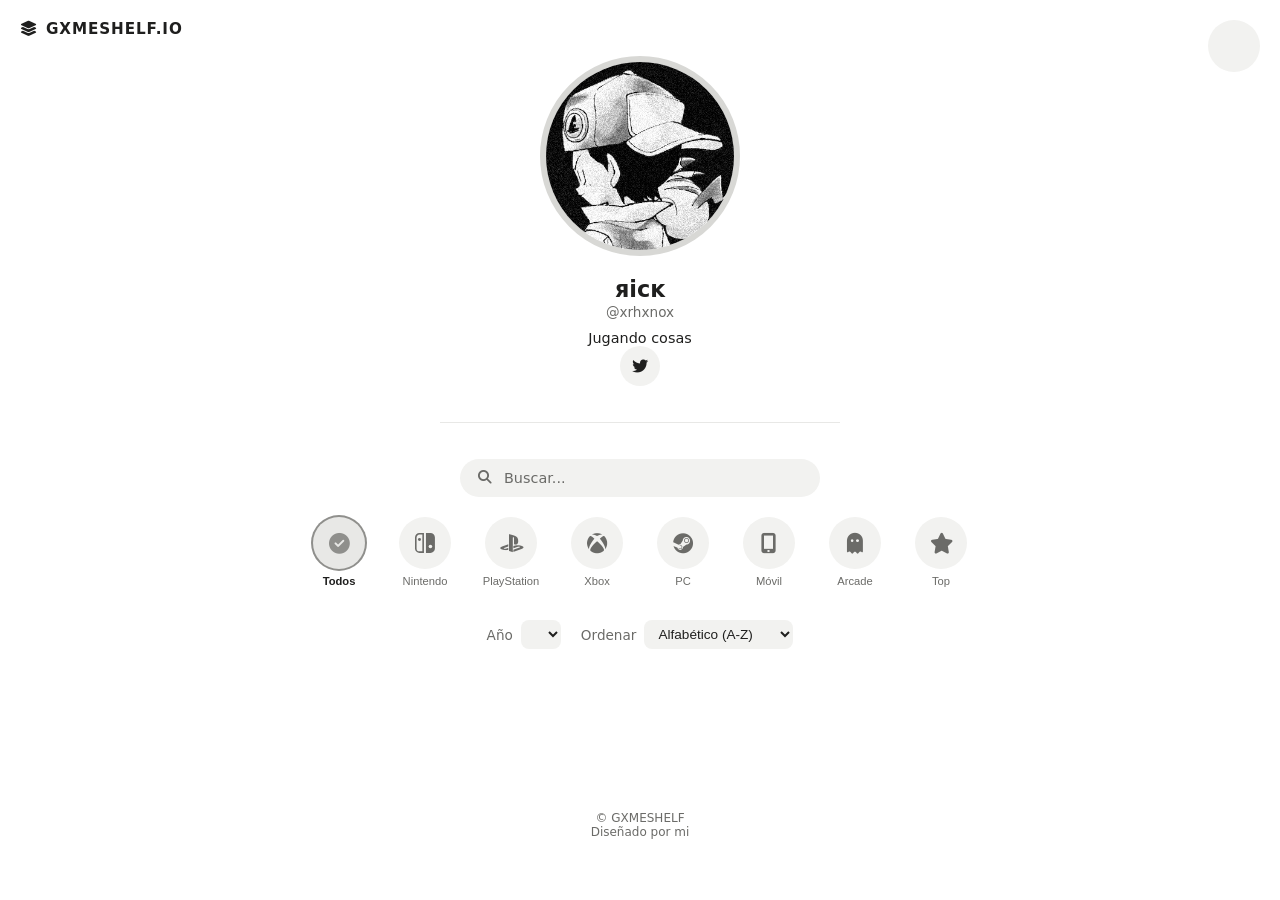
==== index.html @ 67e8da10 "Update index.html" ====
<!DOCTYPE html>
<html lang="es">
<head>
  <meta charset="UTF-8">
  <meta name="viewport" content="width=device-width, initial-scale=1.0">
  <title>GXMESHELF</title>
  <meta name="description" content="Catálogo personal de videojuegos que voy terminando, con calificación por estrellas.">

  <meta property="og:type" content="website">
  <meta property="og:site_name" content="GXMESHELF">
  <meta property="og:title" content="GXMESHELF">
  <meta property="og:description" content="Catálogo personal de videojuegos que voy terminando, con calificación por estrellas.">
  <meta property="og:url" content="https://xrhxnox.github.io/gameshelf/">
  <meta property="og:image" content="https://xrhxnox.github.io/gameshelf/assets/thumbnail/thumbnail.png">
  <meta property="og:image:width" content="1200">
  <meta property="og:image:height" content="630">

  <meta name="twitter:card" content="summary_large_image">
  <meta name="twitter:title" content="GXMESHELF">
  <meta name="twitter:description" content="Catálogo personal de videojuegos que voy terminando, con calificación por estrellas.">
  <meta name="twitter:image" content="https://xrhxnox.github.io/gameshelf/assets/thumbnail/thumbnail.png">

  <script>
    (function() {
      var saved = localStorage.getItem("gameshelf_theme");
      var theme = saved || (window.matchMedia("(prefers-color-scheme: light)").matches ? "light" : "dark");
      document.documentElement.setAttribute("data-theme", theme);
    })();
  </script>

  <link rel="icon" href="assets/favicon/favicon.png">
  <link rel="stylesheet" href="css/style.css">
  <link rel="stylesheet" href="https://cdnjs.cloudflare.com/ajax/libs/font-awesome/6.5.1/css/all.min.css">
</head>
<body>

  <div class="site-logo"><i class="fa-solid fa-layer-group"></i> GXMESHELF.IO</div>
  <button type="button" id="themeToggle" class="icon-btn theme-toggle-fixed" aria-label="Cambiar tema claro/oscuro"></button>

  <header class="profile-header">
    <div class="profile-content">
      <div class="profile-photo-wrap">
        <img src="assets/img/web/profile.png" alt="Rick" class="profile-photo" id="profilePhoto">
      </div>
      <div class="profile-info">
        <h1 class="profile-name">яicᴋ</h1>
        <p class="profile-handle">@xrhxnox</p>
        <p class="profile-bio" id="profileBio">Jugando cosas</p>
        <div class="status-badge" id="statusBadge" hidden></div>
        <p class="profile-stats" id="profileStats" hidden></p>
        <div class="header-actions">
          <a class="icon-btn" href="https://x.com/xrhxnox" target="_blank" rel="noopener" aria-label="Sígueme en X: @xrhxnox">
            <i class="fa-brands fa-twitter"></i>
          </a>
        </div>
      </div>
    </div>
  </header>

  <hr class="section-divider">

  <main>
    <div class="search-bar">
      <i class="fa-solid fa-magnifying-glass"></i>
      <input type="text" id="searchInput" placeholder="Buscar...">
      <button type="button" id="clearSearchBtn" class="clear-search-btn" hidden aria-label="Borrar búsqueda"><i class="fa-solid fa-xmark"></i></button>
    </div>

    <div class="controls">
      <div class="filters" id="filters">
        <button class="filter-btn active" data-filter="todos"><span class="filter-icon"><i class="fa-solid fa-circle-check"></i></span><span class="filter-label">Todos</span></button>
        <button class="filter-btn" data-filter="nintendo"><span class="filter-icon"><i class="switch-icon"><svg viewBox="0 0 24 24" xmlns="http://www.w3.org/2000/svg" aria-hidden="true"><path d="M10.2 2.8 L6.5 2.8 A3.7 3.7 0 0 0 2.8 6.5 L2.8 17.5 A3.7 3.7 0 0 0 6.5 21.2 L10.2 21.2 Z" fill="none" stroke="currentColor" stroke-width="1.6"/><circle cx="6.5" cy="8.5" r="1.5" fill="currentColor"/><path d="M13 2 L17.5 2 A4.5 4.5 0 0 1 22 6.5 L22 17.5 A4.5 4.5 0 0 1 17.5 22 L13 22 Z" fill="currentColor"/><circle cx="17.5" cy="15.5" r="1.8" fill="var(--surface)"/></svg></i></span><span class="filter-label">Nintendo</span></button>
        <button class="filter-btn" data-filter="playstation"><span class="filter-icon"><i class="fa-brands fa-playstation"></i></span><span class="filter-label">PlayStation</span></button>
        <button class="filter-btn" data-filter="xbox"><span class="filter-icon"><i class="fa-brands fa-xbox"></i></span><span class="filter-label">Xbox</span></button>
        <button class="filter-btn" data-filter="pc"><span class="filter-icon"><i class="fa-brands fa-steam"></i></span><span class="filter-label">PC</span></button>
        <button class="filter-btn" data-filter="mobile"><span class="filter-icon"><i class="fa-solid fa-mobile-screen-button"></i></span><span class="filter-label">Móvil</span></button>
        <button class="filter-btn" data-filter="arcade"><span class="filter-icon"><i class="fa-solid fa-ghost"></i></span><span class="filter-label">Arcade</span></button>
        <button class="filter-btn" data-filter="top"><span class="filter-icon"><i class="fa-solid fa-star"></i></span><span class="filter-label">Top</span></button>
      </div>

      <div class="console-filters" id="consoleFilters"></div>

      <div class="selects-row">
        <div class="year-select">
          <label for="year">Año</label>
          <select id="year"></select>
        </div>

        <div class="year-select">
          <label for="sortSelect">Ordenar</label>
          <select id="sortSelect">
            <option value="alpha" selected>Alfabético (A-Z)</option>
            <option value="fecha">Más reciente</option>
            <option value="rating">Mejor calificado</option>
            <option value="rating-asc">Menor calificación</option>
          </select>
        </div>
      </div>
    </div>

    <p class="empty-state" id="emptyState" hidden>Aún no hay nada aqui lol</p>

    <section class="grid" id="grid"></section>

    <div class="pagination" id="pagination"></div>
  </main>

  <footer class="site-footer">
    <p>&copy; <span id="copyrightYear"></span> GXMESHELF<br>Diseñado por mi</p>
  </footer>

  <script src="js/utils.js"></script>
  <script src="js/data.js"></script>
  <script src="js/status.js"></script>
  <script src="js/profile.js"></script>
  <script src="js/app.js"></script>
</body>
</html>
---- css/style.css ----
:root {
  --bg: #1f1f1e;
  --surface: #292928;
  --surface-hover: #323231;
  --text: #eeeeec;
  --text-dim: #8f8f8c;
  --accent: #6c8cff;
  --star: #ffffff;
  --star-dim: #45453f;
  --radius: 12px;

  --plat-nintendo: #e60012;
  --plat-playstation: #0070d1;
  --plat-xbox: #107c10;
  --plat-pc: #00aeef;
  --plat-mobile: #00b8a9;
  --plat-arcade: #f97316;
  --genre-color: #8b5cf6;

  --photo-border: #3a3a38;
  --overlay-text: #eeeeec;
  --overlay-text-dim: #8f8f8c;
  --todos-accent: #ffffff;
  --grain: url("data:image/svg+xml,%3Csvg xmlns='http://www.w3.org/2000/svg' width='200' height='200'%3E%3Cfilter id='n'%3E%3CfeTurbulence type='fractalNoise' baseFrequency='0.85' numOctaves='3' stitchTiles='stitch'/%3E%3CfeColorMatrix type='matrix' values='0 0 0 0 0 0 0 0 0 0 0 0 0 0 0 0 0 0 0.9 0'/%3E%3C/filter%3E%3Crect width='100%25' height='100%25' filter='url(%23n)'/%3E%3C/svg%3E");
}

:root[data-theme="light"] {
  --bg: #ffffff;
  --surface: #f2f2f0;
  --surface-hover: #e8e8e6;
  --text: #1f1f1e;
  --text-dim: #6b6b68;
  --photo-border: #d8d8d5;
  --todos-accent: #8f8f8c;
  --grain: none;
}

* { box-sizing: border-box; }

[hidden] { display: none !important; }

html, body {
  margin: 0;
  padding: 0;
  background-color: var(--bg);
  background-image: var(--grain);
  background-repeat: repeat;
  background-size: 180px 180px;
  color: var(--text);
  font-family: "Segoe UI", system-ui, -apple-system, sans-serif;
}

body {
  position: relative;
  animation: fadeIn 1.5s ease;
}

@keyframes fadeIn {
  from { opacity: 0; }
  to { opacity: 1; }
}

@media (prefers-reduced-motion: reduce) {
  body {
    animation: none;
  }
}

.site-header {
  text-align: center;
  padding: 56px 20px 28px;
}

.site-header h1 {
  margin: 0;
  font-size: 2.2rem;
  font-weight: 700;
  letter-spacing: -0.02em;
}

.site-header h1 span {
  color: var(--accent);
}

.subtitle {
  color: var(--text-dim);
  margin: 6px 0 0;
  font-size: 0.9rem;
}

.profile-header {
  text-align: center;
  padding: 56px 20px 0;
}

.profile-content {
  display: flex;
  flex-direction: column;
  align-items: center;
  justify-content: center;
  gap: 20px;
  max-width: 700px;
  margin: 0 auto;
}

.profile-info {
  text-align: center;
}

.profile-photo-wrap {
  position: relative;
  border-radius: 50%;
  flex-shrink: 0;
}

.profile-photo-wrap::before,
.profile-photo-wrap::after {
  content: "";
  position: absolute;
  inset: 0;
  border-radius: 50%;
  border: 2px solid var(--photo-border);
  opacity: 0;
  animation: echoPulse 2.5s ease-out infinite;
  pointer-events: none;
}

.profile-photo-wrap::after {
  animation-delay: 1.25s;
}

@keyframes echoPulse {
  0% {
    transform: scale(1);
    opacity: 0.5;
  }
  100% {
    transform: scale(1.12);
    opacity: 0;
  }
}

@media (prefers-reduced-motion: reduce) {
  .profile-photo-wrap::before,
  .profile-photo-wrap::after {
    animation: none;
  }
}

.profile-photo {
  width: 200px;
  height: 200px;
  max-width: 55vw;
  max-height: 55vw;
  border-radius: 50%;
  border: 6px solid var(--photo-border);
  object-fit: cover;
  display: block;
}

.profile-name {
  margin: 0;
  font-size: 1.4rem;
  font-weight: 700;
}

.profile-handle {
  margin: 2px 0 0;
  color: var(--text-dim);
  font-size: 0.85rem;
}

.profile-bio {
  margin: 10px 0 0;
  font-size: 0.9rem;
  color: var(--text);
}

.profile-stats {
  margin: 8px 0 18px;
  font-size: 0.8rem;
  color: var(--text-dim);
  cursor: help;
}

.profile-stats i {
  font-size: 0.7rem;
}

.status-badge {
  display: inline-flex;
  align-items: center;
  gap: 8px;
  margin: 12px 0 0;
  padding: 6px 14px;
  background: var(--surface);
  border-radius: 999px;
  font-size: 0.8rem;
  color: var(--text);
}

.status-badge .status-dot {
  width: 7px;
  height: 7px;
  border-radius: 50%;
  background: #22c55e;
  animation: statusPulse 1.8s ease-in-out infinite;
  flex-shrink: 0;
}

.status-badge .status-verb {
  color: var(--text-dim);
}

.status-badge .status-title {
  font-weight: 600;
}

@keyframes statusPulse {
  0%, 100% { opacity: 1; }
  50% { opacity: 0.3; }
}

@media (prefers-reduced-motion: reduce) {
  .status-badge .status-dot {
    animation: none;
  }
}

.header-actions {
  display: flex;
  align-items: center;
  justify-content: center;
  gap: 10px;
}

.icon-btn {
  display: inline-flex;
  align-items: center;
  justify-content: center;
  width: 40px;
  height: 40px;
  background: var(--surface);
  color: var(--text);
  text-decoration: none;
  border: none;
  border-radius: 50%;
  font-size: 1rem;
  cursor: pointer;
  transition: background 0.15s ease;
}

.theme-toggle-fixed {
  position: absolute;
  top: 20px;
  right: 20px;
  z-index: 10;
  width: 52px;
  height: 52px;
  font-size: 1.3rem;
}

.site-logo {
  position: absolute;
  top: 20px;
  left: 20px;
  z-index: 10;
  display: flex;
  align-items: center;
  gap: 8px;
  font-size: 0.95rem;
  font-weight: 700;
  letter-spacing: 0.06em;
  color: var(--text);
}

/* Solo se fijan cuando la ventana es lo bastante ancha para que no
   choquen con el contenido central (main: max-width 1200px). */
@media (min-width: 1500px) {
  .theme-toggle-fixed,
  .site-logo {
    position: fixed;
  }
}

.icon-btn:hover {
  background: var(--surface-hover);
}

.section-divider {
  width: 33%;
  max-width: 400px;
  margin: 36px auto;
  border: none;
  border-top: 1px solid var(--surface-hover);
}

main {
  max-width: 1200px;
  margin: 0 auto;
  padding: 0 24px 60px;
}

.search-bar {
  display: flex;
  align-items: center;
  gap: 10px;
  background: var(--surface);
  border-radius: 999px;
  padding: 10px 18px;
  margin: 0 auto 20px;
  max-width: 360px;
}

.search-bar i {
  color: var(--text-dim);
  font-size: 0.85rem;
}

.search-bar input {
  background: transparent;
  border: none;
  outline: none;
  color: var(--text);
  font-size: 0.9rem;
  font-family: inherit;
  width: 100%;
}

.search-bar input::placeholder {
  color: var(--text-dim);
}

.clear-search-btn {
  display: flex;
  align-items: center;
  justify-content: center;
  background: none;
  border: none;
  padding: 0;
  cursor: pointer;
  flex-shrink: 0;
}

.clear-search-btn:hover i {
  color: var(--text);
}

.controls {
  display: flex;
  flex-direction: column;
  align-items: center;
  justify-content: center;
  gap: 16px;
  margin-bottom: 32px;
}

.filters {
  display: flex;
  flex-wrap: wrap;
  justify-content: center;
  gap: 18px;
}

.console-filters {
  display: flex;
  flex-wrap: wrap;
  justify-content: center;
  gap: 8px;
  max-width: 640px;
}

.console-filter-btn {
  background: var(--surface);
  color: var(--text-dim);
  border: 1px solid transparent;
  border-radius: 999px;
  padding: 5px 12px;
  font-size: 0.75rem;
  font-family: inherit;
  cursor: pointer;
  text-align: center;
  width: var(--console-filter-width, auto);
  transition: color 0.15s ease, border-color 0.15s ease;
}

.console-filter-btn:hover,
.console-filter-btn.active {
  color: var(--platform-color, var(--text));
  border-color: var(--platform-color, var(--text-dim));
}

.filter-btn {
  display: flex;
  flex-direction: column;
  align-items: center;
  gap: 6px;
  width: 68px;
  background: none;
  border: none;
  color: var(--text-dim);
  padding: 0;
  cursor: pointer;
}

.filter-icon {
  display: flex;
  align-items: center;
  justify-content: center;
  width: 52px;
  height: 52px;
  border-radius: 50%;
  background: var(--surface);
  font-size: 1.3rem;
  transition: background 0.15s ease, transform 0.15s ease;
}

.filter-label {
  font-size: 0.7rem;
  line-height: 1.2;
  text-align: center;
}

.filter-btn:hover .filter-icon {
  background: var(--surface-hover);
  transform: translateY(-2px);
}

.filter-btn:hover .filter-label {
  color: var(--text);
}

.filter-btn i {
  color: var(--text-dim);
  transition: color 0.15s ease;
}

.switch-icon {
  display: inline-flex;
  align-items: center;
  justify-content: center;
}

.switch-icon svg {
  width: 1.15em;
  height: 1.15em;
  display: block;
}

.filter-btn[data-filter="todos"]:hover i, .filter-btn[data-filter="todos"].active i { color: var(--todos-accent); }
.filter-btn[data-filter="nintendo"]:hover i, .filter-btn[data-filter="nintendo"].active i { color: var(--plat-nintendo); }
.filter-btn[data-filter="playstation"]:hover i, .filter-btn[data-filter="playstation"].active i { color: var(--plat-playstation); }
.filter-btn[data-filter="xbox"]:hover i, .filter-btn[data-filter="xbox"].active i { color: var(--plat-xbox); }
.filter-btn[data-filter="pc"]:hover i, .filter-btn[data-filter="pc"].active i { color: var(--plat-pc); }
.filter-btn[data-filter="mobile"]:hover i, .filter-btn[data-filter="mobile"].active i { color: var(--plat-mobile); }
.filter-btn[data-filter="arcade"]:hover i, .filter-btn[data-filter="arcade"].active i { color: var(--plat-arcade); }
.filter-btn[data-filter="top"]:hover i, .filter-btn[data-filter="top"].active i { color: #facc15; }

.filter-btn.active {
  color: var(--text);
  font-weight: 600;
}

.filter-btn.active .filter-icon {
  background: var(--surface-hover);
  box-shadow: 0 0 0 2px var(--accent);
}

.filter-btn[data-filter="todos"].active .filter-icon { box-shadow: 0 0 0 2px var(--todos-accent); }
.filter-btn[data-filter="nintendo"].active .filter-icon { box-shadow: 0 0 0 2px var(--plat-nintendo); }
.filter-btn[data-filter="playstation"].active .filter-icon { box-shadow: 0 0 0 2px var(--plat-playstation); }
.filter-btn[data-filter="xbox"].active .filter-icon { box-shadow: 0 0 0 2px var(--plat-xbox); }
.filter-btn[data-filter="pc"].active .filter-icon { box-shadow: 0 0 0 2px var(--plat-pc); }
.filter-btn[data-filter="mobile"].active .filter-icon { box-shadow: 0 0 0 2px var(--plat-mobile); }
.filter-btn[data-filter="arcade"].active .filter-icon { box-shadow: 0 0 0 2px var(--plat-arcade); }
.filter-btn[data-filter="top"].active .filter-icon { box-shadow: 0 0 0 2px #facc15; }

.selects-row {
  display: flex;
  flex-wrap: wrap;
  justify-content: center;
  gap: 20px;
}

.year-select {
  display: flex;
  align-items: center;
  gap: 8px;
  color: var(--text-dim);
  font-size: 0.85rem;
}

.year-select select {
  background: var(--surface);
  color: var(--text);
  border: none;
  border-radius: 8px;
  padding: 6px 10px;
  font-size: 0.85rem;
}

.empty-state {
  color: var(--text-dim);
  text-align: center;
  padding: 60px 0;
}

.grid {
  display: grid;
  grid-template-columns: repeat(auto-fill, minmax(190px, 1fr));
  gap: 24px;
}

.pagination {
  display: flex;
  align-items: center;
  justify-content: center;
  gap: 16px;
  margin-top: 36px;
}

.pagination button {
  background: var(--surface);
  color: var(--text);
  border: none;
  border-radius: 999px;
  width: 36px;
  height: 36px;
  font-size: 0.85rem;
  cursor: pointer;
  transition: background 0.15s ease;
}

.pagination button:hover:not(:disabled) {
  background: var(--surface-hover);
}

.pagination button:disabled {
  opacity: 0.35;
  cursor: default;
}

.pagination .page-label {
  color: var(--text-dim);
  font-size: 0.85rem;
}

.card {
  position: relative;
  border-radius: var(--radius);
  overflow: hidden;
  background: var(--surface);
  aspect-ratio: 1 / 1;
  cursor: default;
  box-shadow: 0 2px 10px rgba(0, 0, 0, 0.18);
}

.card img {
  width: 100%;
  height: 100%;
  object-fit: cover;
  display: block;
  transition: transform 0.3s ease;
}

.card:hover img {
  transform: scale(1.06);
}

.platform-tags {
  position: absolute;
  top: 10px;
  left: 10px;
  z-index: 2;
  display: flex;
  flex-direction: column;
  align-items: flex-start;
  gap: 4px;
}

.genre-tags {
  position: absolute;
  top: 10px;
  right: 10px;
  z-index: 2;
  display: flex;
  flex-direction: column;
  align-items: flex-end;
  gap: 4px;
}

.platform-tag {
  background: rgba(0, 0, 0, 0.6);
  color: #ffffff;
  border: 1px solid var(--platform-color, #9aa1ac);
  font-size: 0.62rem;
  font-weight: 700;
  padding: 2px 8px;
  border-radius: 999px;
  white-space: nowrap;
  min-width: 64px;
  text-align: center;
}

.platform-tag.genre-tag {
  border-color: var(--genre-color);
  width: var(--genre-tag-width, auto);
  min-width: 0;
}

.card .title-bar {
  position: absolute;
  left: 0; right: 0; bottom: 0;
  padding: 10px 12px;
  font-size: 0.85rem;
  font-weight: 600;
  background: linear-gradient(to top, rgba(0,0,0,0.85), transparent);
  color: var(--overlay-text);
  z-index: 1;
}

.top-badge {
  position: absolute;
  bottom: 10px;
  right: 10px;
  z-index: 2;
  width: 24px;
  height: 24px;
  border-radius: 50%;
  background: rgba(0, 0, 0, 0.6);
  display: flex;
  align-items: center;
  justify-content: center;
  font-size: 0.7rem;
  cursor: default;
}

.top-badge.top5 { color: #facc15; }
.top-badge.top10 { color: #c0c0c0; }
.top-badge.top15 { color: #3b82f6; }
.top-badge.top20 { color: #cd7f32; }

.card .overlay {
  position: absolute;
  inset: 0;
  background: rgba(15, 15, 14, 0.94);
  padding: 16px;
  display: flex;
  flex-direction: column;
  justify-content: center;
  gap: 12px;
  opacity: 0;
  pointer-events: none;
  transition: opacity 0.15s ease;
  z-index: 3;
}

.card:hover .overlay,
.card:focus-within .overlay {
  opacity: 1;
  pointer-events: auto;
}

.overlay .overlay-top {
  display: flex;
  align-items: center;
  gap: 5px;
  font-size: 0.75rem;
  font-weight: 700;
  letter-spacing: 0.02em;
}

.overlay .overlay-top.top5 { color: #facc15; }
.overlay .overlay-top.top10 { color: #c0c0c0; }
.overlay .overlay-top.top15 { color: #3b82f6; }
.overlay .overlay-top.top20 { color: #cd7f32; }

.overlay .overlay-title {
  font-size: 0.95rem;
  font-weight: 700;
  line-height: 1.25;
  color: var(--overlay-text);
}

.overlay .stars {
  display: flex;
  align-items: center;
  gap: 2px;
  font-size: 1.4rem;
  letter-spacing: 1px;
}

.overlay .stars .filled { color: var(--star); }
.overlay .stars .empty { color: var(--star-dim); }

.overlay .stars .rating-number {
  margin-left: 6px;
  font-size: 0.75rem;
  letter-spacing: normal;
  color: var(--overlay-text-dim);
}

.overlay .platform-tags {
  position: static;
  flex-direction: row;
  flex-wrap: wrap;
  align-items: flex-start;
}

.overlay .fecha {
  font-size: 0.7rem;
  color: var(--overlay-text-dim);
  opacity: 0.7;
}

.site-footer {
  text-align: center;
  color: var(--text-dim);
  font-size: 0.75rem;
  padding: 30px 0 50px;
}

.site-footer p {
  margin: 4px 0;
}

.site-footer code {
  background: var(--surface);
  padding: 2px 6px;
  border-radius: 4px;
}

.site-footer a {
  color: var(--accent);
  text-decoration: none;
}

.site-footer a:hover {
  text-decoration: underline;
}

.admin-main {
  max-width: 520px;
  margin: 0 auto;
  padding: 0 24px 60px;
}

.entries-section {
  margin-bottom: 24px;
}

.entries-header {
  display: flex;
  align-items: center;
  justify-content: space-between;
  margin-bottom: 10px;
}

.entries-header h2 {
  font-size: 1rem;
  margin: 0;
}

.entries-search-bar {
  max-width: none;
  margin: 0 0 12px;
}

.text-btn {
  background: none;
  border: none;
  color: var(--accent);
  font-size: 0.8rem;
  cursor: pointer;
  padding: 0;
}

.danger-text-btn {
  color: #ff6c6c;
}

.status-section {
  margin-bottom: 24px;
}

.status-form {
  display: flex;
  flex-direction: column;
  gap: 10px;
  background: var(--surface);
  border-radius: 10px;
  padding: 14px;
}

.status-form select,
.status-form input[type="text"],
.status-form input[type="file"] {
  background: var(--bg);
  color: var(--text);
  border: none;
  border-radius: 8px;
  padding: 8px 10px;
  font-size: 0.85rem;
  font-family: inherit;
}

.status-form label {
  display: flex;
  flex-direction: column;
  gap: 6px;
  font-size: 0.8rem;
  color: var(--text-dim);
}

.status-form-actions {
  display: flex;
  align-items: center;
  gap: 16px;
}

.entries-hint {
  color: var(--text-dim);
  font-size: 0.85rem;
}

.entries-list {
  display: flex;
  flex-direction: column;
  gap: 8px;
}

.entry-row {
  display: flex;
  align-items: center;
  gap: 10px;
  background: var(--surface);
  border-radius: 10px;
  padding: 8px 10px;
}

.entry-row img {
  width: 40px;
  height: 40px;
  object-fit: cover;
  border-radius: 6px;
  flex-shrink: 0;
}

.entry-row .entry-info {
  flex: 1;
  min-width: 0;
}

.entry-row .entry-title {
  font-size: 0.85rem;
  font-weight: 600;
  white-space: nowrap;
  overflow: hidden;
  text-overflow: ellipsis;
}

.entry-row .entry-category {
  font-size: 0.7rem;
  color: var(--text-dim);
}

.entry-row button {
  background: none;
  border: none;
  color: var(--text-dim);
  cursor: pointer;
  font-size: 0.9rem;
  padding: 6px;
  flex-shrink: 0;
}

.entry-row button:hover {
  color: var(--text);
}

.entry-row button.delete-btn:hover {
  color: #ff6c6c;
}

.edit-banner {
  background: rgba(108, 140, 255, 0.12);
  border-radius: 10px;
  padding: 10px 14px;
  font-size: 0.85rem;
  display: flex;
  align-items: center;
  gap: 10px;
}

.edit-banner button {
  margin-left: auto;
  background: var(--surface-hover);
  border: none;
  color: var(--text);
  border-radius: 999px;
  padding: 4px 12px;
  font-size: 0.78rem;
  cursor: pointer;
}

.current-image-hint {
  margin: -10px 0 0;
  font-size: 0.78rem;
  color: var(--text-dim);
}

.admin-form {
  display: flex;
  flex-direction: column;
  gap: 16px;
  background: var(--surface);
  border: none;
  border-radius: var(--radius);
  padding: 24px;
}

.admin-form label {
  display: flex;
  flex-direction: column;
  gap: 6px;
  font-size: 0.85rem;
  color: var(--text-dim);
}

.admin-form input[type="text"],
.admin-form input[type="password"],
.admin-form input[type="date"],
.admin-form input[type="number"],
.admin-form input[type="file"],
.admin-form select {
  background: var(--bg);
  color: var(--text);
  border: none;
  border-radius: 8px;
  padding: 10px 12px;
  font-size: 0.9rem;
  font-family: inherit;
}

.admin-form .checkbox-row {
  flex-direction: row;
  align-items: center;
  gap: 8px;
}

.admin-form .checkbox-row input {
  width: auto;
}

.admin-form .rating-preview {
  font-size: 1.2rem;
  letter-spacing: 2px;
}

.admin-form .rating-preview .filled { color: var(--star); }
.admin-form .rating-preview .empty { color: var(--star-dim); }

.admin-form button {
  background: #ffffff;
  color: #16171b;
  border: none;
  border-radius: 8px;
  padding: 12px;
  font-size: 0.95rem;
  font-weight: 700;
  cursor: pointer;
}

.admin-form button:disabled {
  opacity: 0.5;
  cursor: default;
}

.admin-form fieldset {
  border: none;
  background: var(--bg);
  border-radius: 10px;
  padding: 14px;
  display: flex;
  flex-direction: column;
  gap: 12px;
}

.admin-form fieldset[hidden] {
  display: none;
}

.admin-form legend {
  padding: 0 6px;
  color: var(--text-dim);
  font-size: 0.8rem;
}

.platform-picker {
  display: flex;
  flex-direction: column;
  gap: 10px;
}

.platform-picker .platform-group-label {
  font-size: 0.78rem;
  font-weight: 700;
  text-transform: uppercase;
  letter-spacing: 0.04em;
}

.platform-options {
  display: flex;
  flex-wrap: wrap;
  gap: 6px;
}

.platform-options label {
  flex-direction: row;
  align-items: center;
  gap: 5px;
  background: var(--surface);
  border-radius: 999px;
  padding: 5px 10px 5px 6px;
  font-size: 0.78rem;
  color: var(--text);
  cursor: pointer;
}

.platform-options input {
  width: auto;
  margin: 0;
}

.status {
  font-size: 0.85rem;
  color: var(--text-dim);
  min-height: 1.2em;
}

.status.error {
  color: #ff6c6c;
}

.back-link {
  display: inline-block;
  margin-bottom: 20px;
  color: var(--text-dim);
  text-decoration: none;
  font-size: 0.85rem;
}

.back-link:hover {
  color: var(--accent);
}

.success-banner {
  background: rgba(108, 255, 176, 0.1);
  border: none;
  border-radius: var(--radius);
  padding: 20px;
  margin-bottom: 20px;
  display: flex;
  flex-direction: column;
  gap: 14px;
}

.success-banner p {
  margin: 0;
  color: var(--text);
  font-size: 0.9rem;
  line-height: 1.5;
}

.success-banner button {
  align-self: flex-start;
  background: #ffffff;
  color: #16171b;
  border: none;
  border-radius: 8px;
  padding: 10px 16px;
  font-size: 0.85rem;
  font-weight: 700;
  cursor: pointer;
}

@media (max-width: 640px) {
  .search-bar {
    max-width: none;
    margin-left: auto;
    margin-right: auto;
  }
}

@media (max-width: 480px) {
  .grid {
    grid-template-columns: repeat(2, 1fr);
    gap: 10px;
  }
  .site-header h1 { font-size: 1.8rem; }
  .overlay .stars {
    font-size: 0.85rem;
    gap: 1px;
  }
  .overlay .stars .rating-number {
    margin-left: 3px;
    font-size: 0.65rem;
  }
}
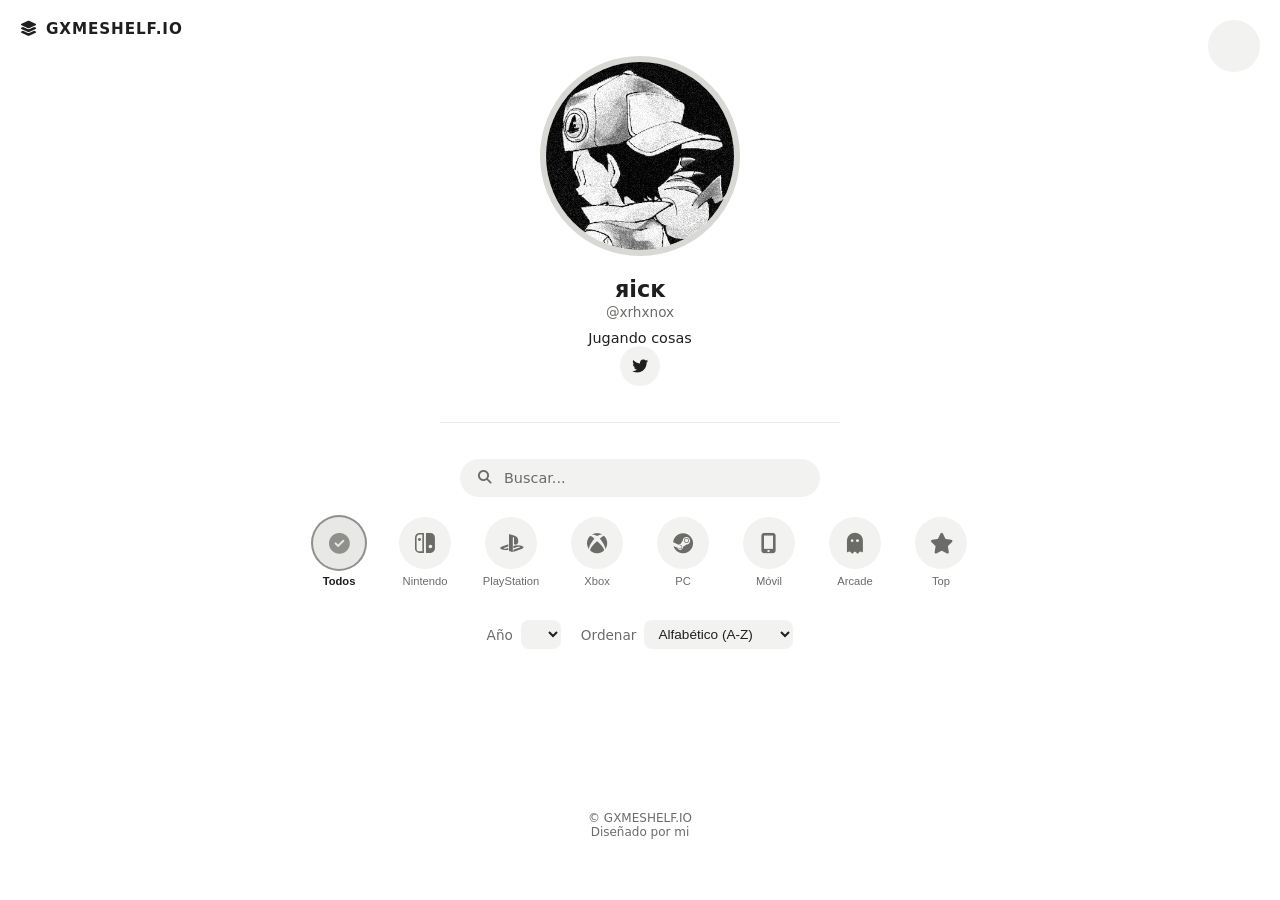
==== commit c0f8ea2f: "Update index.html" ====
--- a/index.html
+++ b/index.html
@@ -3,7 +3,7 @@
 <head>
   <meta charset="UTF-8">
   <meta name="viewport" content="width=device-width, initial-scale=1.0">
-  <title>GXMESHELF</title>
+  <title>GXMESHELF.IO</title>
   <meta name="description" content="Catálogo personal de videojuegos que voy terminando, con calificación por estrellas.">
 
   <meta property="og:type" content="website">
@@ -106,7 +106,7 @@
   </main>
 
   <footer class="site-footer">
-    <p>&copy; <span id="copyrightYear"></span> GXMESHELF<br>Diseñado por mi</p>
+    <p>&copy; <span id="copyrightYear"></span> GXMESHELF.IO<br>Diseñado por mi</p>
   </footer>
 
   <script src="js/utils.js"></script>
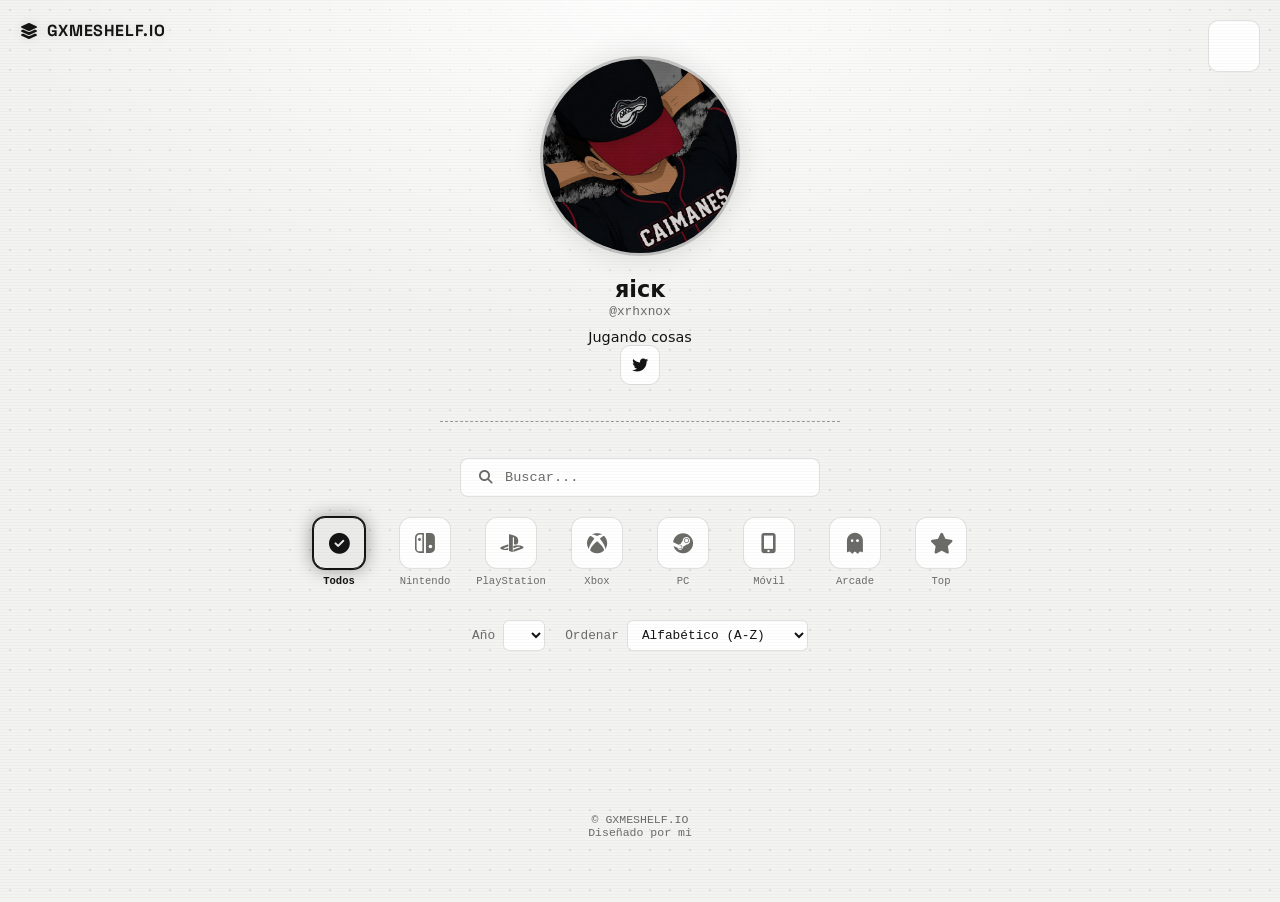
==== commit 3e4727f6: "." ====
--- a/index.html
+++ b/index.html
@@ -29,6 +29,9 @@
   </script>
 
   <link rel="icon" href="assets/favicon/favicon.png">
+  <link rel="preconnect" href="https://fonts.googleapis.com">
+  <link rel="preconnect" href="https://fonts.gstatic.com" crossorigin>
+  <link rel="stylesheet" href="https://fonts.googleapis.com/css2?family=Space+Grotesk:wght@700&display=swap">
   <link rel="stylesheet" href="css/style.css">
   <link rel="stylesheet" href="https://cdnjs.cloudflare.com/ajax/libs/font-awesome/6.5.1/css/all.min.css">
 </head>
--- a/css/style.css
+++ b/css/style.css
@@ -1,13 +1,17 @@
 :root {
-  --bg: #1f1f1e;
-  --surface: #292928;
-  --surface-hover: #323231;
-  --text: #eeeeec;
-  --text-dim: #8f8f8c;
-  --accent: #6c8cff;
+  --bg: #0a0a0a;
+  --surface: #121212;
+  --surface-hover: #1b1b1b;
+  --line: rgba(255, 255, 255, 0.12);
+  --line-strong: rgba(255, 255, 255, 0.34);
+  --glow: rgba(255, 255, 255, 0.22);
+  --text: #ededed;
+  --text-dim: #8a8a8a;
+  --accent: #d4d4d4;
   --star: #ffffff;
-  --star-dim: #45453f;
-  --radius: 12px;
+  --star-dim: #2e2e2e;
+  --radius: 6px;
+  --font-mono: ui-monospace, "Cascadia Code", "SF Mono", Consolas, monospace;
 
   --plat-nintendo: #e60012;
   --plat-playstation: #0070d1;
@@ -15,24 +19,37 @@
   --plat-pc: #00aeef;
   --plat-mobile: #00b8a9;
   --plat-arcade: #f97316;
-  --genre-color: #8b5cf6;
-
-  --photo-border: #3a3a38;
-  --overlay-text: #eeeeec;
-  --overlay-text-dim: #8f8f8c;
+  --genre-color: rgba(255, 255, 255, 0.4);
+
+  --photo-border: rgba(255, 255, 255, 0.28);
+  --overlay-text: #ededed;
+  --overlay-text-dim: #8a8a8a;
   --todos-accent: #ffffff;
-  --grain: url("data:image/svg+xml,%3Csvg xmlns='http://www.w3.org/2000/svg' width='200' height='200'%3E%3Cfilter id='n'%3E%3CfeTurbulence type='fractalNoise' baseFrequency='0.85' numOctaves='3' stitchTiles='stitch'/%3E%3CfeColorMatrix type='matrix' values='0 0 0 0 0 0 0 0 0 0 0 0 0 0 0 0 0 0 0.9 0'/%3E%3C/filter%3E%3Crect width='100%25' height='100%25' filter='url(%23n)'/%3E%3C/svg%3E");
+  --live: #3b82f6;
+  --tag-bg: rgba(10, 10, 10, 0.82);
+
+  /* Fondo arcade: retícula de puntos + luz suave arriba + scanlines */
+  --bg-dots: radial-gradient(rgba(255, 255, 255, 0.07) 1px, transparent 1.5px);
+  --bg-glow: radial-gradient(70% 480px at 50% 0%, rgba(255, 255, 255, 0.07), transparent 70%);
+  --scanline: rgba(255, 255, 255, 0.025);
 }
 
 :root[data-theme="light"] {
-  --bg: #ffffff;
-  --surface: #f2f2f0;
-  --surface-hover: #e8e8e6;
-  --text: #1f1f1e;
+  --bg: #f3f3f1;
+  --surface: #ffffff;
+  --surface-hover: #ebebe9;
+  --line: rgba(0, 0, 0, 0.12);
+  --line-strong: rgba(0, 0, 0, 0.38);
+  --glow: rgba(0, 0, 0, 0.12);
+  --text: #141414;
   --text-dim: #6b6b68;
-  --photo-border: #d8d8d5;
-  --todos-accent: #8f8f8c;
-  --grain: none;
+  --accent: #333333;
+  --photo-border: rgba(0, 0, 0, 0.22);
+  --todos-accent: #141414;
+  --live: #2563eb;
+  --bg-dots: radial-gradient(rgba(0, 0, 0, 0.09) 1px, transparent 1.5px);
+  --bg-glow: radial-gradient(70% 480px at 50% 0%, rgba(255, 255, 255, 0.9), transparent 70%);
+  --scanline: rgba(0, 0, 0, 0.022);
 }
 
 * { box-sizing: border-box; }
@@ -42,17 +59,27 @@
 html, body {
   margin: 0;
   padding: 0;
-  background-color: var(--bg);
-  background-image: var(--grain);
-  background-repeat: repeat;
-  background-size: 180px 180px;
   color: var(--text);
   font-family: "Segoe UI", system-ui, -apple-system, sans-serif;
 }
 
 body {
   position: relative;
+  min-height: 100vh;
+  background-color: var(--bg);
+  background-image: var(--bg-glow), var(--bg-dots);
+  background-repeat: no-repeat, repeat;
+  background-size: 100% 100%, 20px 20px;
   animation: fadeIn 1.5s ease;
+}
+
+body::after {
+  content: "";
+  position: fixed;
+  inset: 0;
+  z-index: 1000;
+  pointer-events: none;
+  background: repeating-linear-gradient(to bottom, var(--scanline) 0 1px, transparent 1px 3px);
 }
 
 @keyframes fadeIn {
@@ -153,7 +180,8 @@
   max-width: 55vw;
   max-height: 55vw;
   border-radius: 50%;
-  border: 6px solid var(--photo-border);
+  border: 3px solid var(--photo-border);
+  box-shadow: 0 0 28px var(--glow);
   object-fit: cover;
   display: block;
 }
@@ -167,7 +195,8 @@
 .profile-handle {
   margin: 2px 0 0;
   color: var(--text-dim);
-  font-size: 0.85rem;
+  font-family: var(--font-mono);
+  font-size: 0.8rem;
 }
 
 .profile-bio {
@@ -178,7 +207,8 @@
 
 .profile-stats {
   margin: 8px 0 18px;
-  font-size: 0.8rem;
+  font-family: var(--font-mono);
+  font-size: 0.75rem;
   color: var(--text-dim);
   cursor: help;
 }
@@ -194,7 +224,8 @@
   margin: 12px 0 0;
   padding: 6px 14px;
   background: var(--surface);
-  border-radius: 999px;
+  border: 1px solid var(--line);
+  border-radius: 8px;
   font-size: 0.8rem;
   color: var(--text);
 }
@@ -203,7 +234,8 @@
   width: 7px;
   height: 7px;
   border-radius: 50%;
-  background: #22c55e;
+  background: var(--live);
+  box-shadow: 0 0 8px color-mix(in srgb, var(--live) 70%, transparent);
   animation: statusPulse 1.8s ease-in-out infinite;
   flex-shrink: 0;
 }
@@ -243,11 +275,11 @@
   background: var(--surface);
   color: var(--text);
   text-decoration: none;
-  border: none;
-  border-radius: 50%;
+  border: 1px solid var(--line);
+  border-radius: 10px;
   font-size: 1rem;
   cursor: pointer;
-  transition: background 0.15s ease;
+  transition: background 0.15s ease, border-color 0.15s ease, box-shadow 0.15s ease;
 }
 
 .theme-toggle-fixed {
@@ -268,10 +300,12 @@
   display: flex;
   align-items: center;
   gap: 8px;
-  font-size: 0.95rem;
+  font-family: "Space Grotesk", "Segoe UI", system-ui, sans-serif;
+  font-size: 1rem;
   font-weight: 700;
-  letter-spacing: 0.06em;
-  color: var(--text);
+  letter-spacing: 0.04em;
+  color: var(--text);
+  text-shadow: 0 0 12px var(--glow);
 }
 
 /* Solo se fijan cuando la ventana es lo bastante ancha para que no
@@ -285,6 +319,8 @@
 
 .icon-btn:hover {
   background: var(--surface-hover);
+  border-color: var(--line-strong);
+  box-shadow: 0 0 14px var(--glow);
 }
 
 .section-divider {
@@ -292,7 +328,7 @@
   max-width: 400px;
   margin: 36px auto;
   border: none;
-  border-top: 1px solid var(--surface-hover);
+  border-top: 1px dashed var(--line-strong);
 }
 
 main {
@@ -306,10 +342,17 @@
   align-items: center;
   gap: 10px;
   background: var(--surface);
-  border-radius: 999px;
+  border: 1px solid var(--line);
+  border-radius: 8px;
   padding: 10px 18px;
   margin: 0 auto 20px;
   max-width: 360px;
+  transition: border-color 0.15s ease, box-shadow 0.15s ease;
+}
+
+.search-bar:focus-within {
+  border-color: var(--line-strong);
+  box-shadow: 0 0 16px var(--glow);
 }
 
 .search-bar i {
@@ -322,8 +365,8 @@
   border: none;
   outline: none;
   color: var(--text);
-  font-size: 0.9rem;
-  font-family: inherit;
+  font-size: 0.85rem;
+  font-family: var(--font-mono);
   width: 100%;
 }
 
@@ -373,24 +416,26 @@
 .console-filter-btn {
   background: var(--surface);
   color: var(--text-dim);
-  border: 1px solid transparent;
-  border-radius: 999px;
+  border: 1px solid var(--line);
+  border-radius: 6px;
   padding: 5px 12px;
-  font-size: 0.75rem;
-  font-family: inherit;
+  font-size: 0.72rem;
+  font-family: var(--font-mono);
   cursor: pointer;
   text-align: center;
   width: var(--console-filter-width, auto);
-  transition: color 0.15s ease, border-color 0.15s ease;
+  transition: color 0.15s ease, border-color 0.15s ease, box-shadow 0.15s ease;
 }
 
 .console-filter-btn:hover,
 .console-filter-btn.active {
   color: var(--platform-color, var(--text));
   border-color: var(--platform-color, var(--text-dim));
+  box-shadow: 0 0 12px color-mix(in srgb, var(--platform-color, var(--text)) 40%, transparent);
 }
 
 .filter-btn {
+  --fc: var(--accent);
   display: flex;
   flex-direction: column;
   align-items: center;
@@ -400,6 +445,7 @@
   border: none;
   color: var(--text-dim);
   padding: 0;
+  font-family: var(--font-mono);
   cursor: pointer;
 }
 
@@ -409,20 +455,22 @@
   justify-content: center;
   width: 52px;
   height: 52px;
-  border-radius: 50%;
-  background: var(--surface);
+  border-radius: 12px;
+  background: var(--surface);
+  border: 1px solid var(--line);
   font-size: 1.3rem;
-  transition: background 0.15s ease, transform 0.15s ease;
+  transition: background 0.15s ease, border-color 0.15s ease, box-shadow 0.15s ease, transform 0.15s ease;
 }
 
 .filter-label {
-  font-size: 0.7rem;
+  font-size: 0.66rem;
   line-height: 1.2;
   text-align: center;
 }
 
 .filter-btn:hover .filter-icon {
   background: var(--surface-hover);
+  border-color: var(--line-strong);
   transform: translateY(-2px);
 }
 
@@ -447,14 +495,17 @@
   display: block;
 }
 
-.filter-btn[data-filter="todos"]:hover i, .filter-btn[data-filter="todos"].active i { color: var(--todos-accent); }
-.filter-btn[data-filter="nintendo"]:hover i, .filter-btn[data-filter="nintendo"].active i { color: var(--plat-nintendo); }
-.filter-btn[data-filter="playstation"]:hover i, .filter-btn[data-filter="playstation"].active i { color: var(--plat-playstation); }
-.filter-btn[data-filter="xbox"]:hover i, .filter-btn[data-filter="xbox"].active i { color: var(--plat-xbox); }
-.filter-btn[data-filter="pc"]:hover i, .filter-btn[data-filter="pc"].active i { color: var(--plat-pc); }
-.filter-btn[data-filter="mobile"]:hover i, .filter-btn[data-filter="mobile"].active i { color: var(--plat-mobile); }
-.filter-btn[data-filter="arcade"]:hover i, .filter-btn[data-filter="arcade"].active i { color: var(--plat-arcade); }
-.filter-btn[data-filter="top"]:hover i, .filter-btn[data-filter="top"].active i { color: #facc15; }
+.filter-btn[data-filter="todos"] { --fc: var(--todos-accent); }
+.filter-btn[data-filter="nintendo"] { --fc: var(--plat-nintendo); }
+.filter-btn[data-filter="playstation"] { --fc: var(--plat-playstation); }
+.filter-btn[data-filter="xbox"] { --fc: var(--plat-xbox); }
+.filter-btn[data-filter="pc"] { --fc: var(--plat-pc); }
+.filter-btn[data-filter="mobile"] { --fc: var(--plat-mobile); }
+.filter-btn[data-filter="arcade"] { --fc: var(--plat-arcade); }
+.filter-btn[data-filter="top"] { --fc: #facc15; }
+
+.filter-btn:hover i,
+.filter-btn.active i { color: var(--fc); }
 
 .filter-btn.active {
   color: var(--text);
@@ -463,17 +514,9 @@
 
 .filter-btn.active .filter-icon {
   background: var(--surface-hover);
-  box-shadow: 0 0 0 2px var(--accent);
-}
-
-.filter-btn[data-filter="todos"].active .filter-icon { box-shadow: 0 0 0 2px var(--todos-accent); }
-.filter-btn[data-filter="nintendo"].active .filter-icon { box-shadow: 0 0 0 2px var(--plat-nintendo); }
-.filter-btn[data-filter="playstation"].active .filter-icon { box-shadow: 0 0 0 2px var(--plat-playstation); }
-.filter-btn[data-filter="xbox"].active .filter-icon { box-shadow: 0 0 0 2px var(--plat-xbox); }
-.filter-btn[data-filter="pc"].active .filter-icon { box-shadow: 0 0 0 2px var(--plat-pc); }
-.filter-btn[data-filter="mobile"].active .filter-icon { box-shadow: 0 0 0 2px var(--plat-mobile); }
-.filter-btn[data-filter="arcade"].active .filter-icon { box-shadow: 0 0 0 2px var(--plat-arcade); }
-.filter-btn[data-filter="top"].active .filter-icon { box-shadow: 0 0 0 2px #facc15; }
+  border-color: var(--fc);
+  box-shadow: 0 0 0 1px var(--fc), 0 0 18px color-mix(in srgb, var(--fc) 45%, transparent);
+}
 
 .selects-row {
   display: flex;
@@ -487,16 +530,18 @@
   align-items: center;
   gap: 8px;
   color: var(--text-dim);
-  font-size: 0.85rem;
+  font-family: var(--font-mono);
+  font-size: 0.8rem;
 }
 
 .year-select select {
   background: var(--surface);
   color: var(--text);
-  border: none;
-  border-radius: 8px;
+  border: 1px solid var(--line);
+  border-radius: 6px;
   padding: 6px 10px;
-  font-size: 0.85rem;
+  font-family: var(--font-mono);
+  font-size: 0.8rem;
 }
 
 .empty-state {
@@ -515,24 +560,27 @@
   display: flex;
   align-items: center;
   justify-content: center;
-  gap: 16px;
+  flex-wrap: wrap;
+  gap: 8px;
   margin-top: 36px;
 }
 
 .pagination button {
   background: var(--surface);
   color: var(--text);
-  border: none;
-  border-radius: 999px;
+  border: 1px solid var(--line);
+  border-radius: 8px;
   width: 36px;
   height: 36px;
-  font-size: 0.85rem;
+  font-family: var(--font-mono);
+  font-size: 0.8rem;
   cursor: pointer;
-  transition: background 0.15s ease;
+  transition: background 0.15s ease, border-color 0.15s ease, box-shadow 0.15s ease;
 }
 
 .pagination button:hover:not(:disabled) {
   background: var(--surface-hover);
+  border-color: var(--line-strong);
 }
 
 .pagination button:disabled {
@@ -540,9 +588,20 @@
   cursor: default;
 }
 
-.pagination .page-label {
-  color: var(--text-dim);
+.pagination .page-num.active {
+  background: var(--text);
+  border-color: var(--text);
+  color: var(--bg);
+  font-weight: 700;
+  box-shadow: 0 0 14px var(--glow);
+}
+
+.pagination .page-ellipsis {
+  color: var(--text-dim);
+  font-family: var(--font-mono);
   font-size: 0.85rem;
+  width: 20px;
+  text-align: center;
 }
 
 .card {
@@ -552,7 +611,14 @@
   background: var(--surface);
   aspect-ratio: 1 / 1;
   cursor: default;
-  box-shadow: 0 2px 10px rgba(0, 0, 0, 0.18);
+  border: 1px solid var(--line);
+  transition: border-color 0.2s ease, box-shadow 0.2s ease;
+}
+
+.card:hover,
+.card:focus-within {
+  border-color: var(--line-strong);
+  box-shadow: 0 0 20px var(--glow);
 }
 
 .card img {
@@ -590,13 +656,16 @@
 }
 
 .platform-tag {
-  background: rgba(0, 0, 0, 0.6);
+  background: var(--tag-bg);
   color: #ffffff;
   border: 1px solid var(--platform-color, #9aa1ac);
-  font-size: 0.62rem;
+  font-family: var(--font-mono);
+  font-size: 0.58rem;
   font-weight: 700;
-  padding: 2px 8px;
-  border-radius: 999px;
+  text-transform: uppercase;
+  letter-spacing: 0.04em;
+  padding: 2px 7px;
+  border-radius: 3px;
   white-space: nowrap;
   min-width: 64px;
   text-align: center;
@@ -614,7 +683,7 @@
   padding: 10px 12px;
   font-size: 0.85rem;
   font-weight: 600;
-  background: linear-gradient(to top, rgba(0,0,0,0.85), transparent);
+  background: linear-gradient(to top, rgba(10, 10, 10, 0.92), transparent);
   color: var(--overlay-text);
   z-index: 1;
 }
@@ -626,8 +695,8 @@
   z-index: 2;
   width: 24px;
   height: 24px;
-  border-radius: 50%;
-  background: rgba(0, 0, 0, 0.6);
+  border-radius: 4px;
+  background: var(--tag-bg);
   display: flex;
   align-items: center;
   justify-content: center;
@@ -643,7 +712,7 @@
 .card .overlay {
   position: absolute;
   inset: 0;
-  background: rgba(15, 15, 14, 0.94);
+  background: rgba(10, 10, 10, 0.92);
   padding: 16px;
   display: flex;
   flex-direction: column;
@@ -665,9 +734,11 @@
   display: flex;
   align-items: center;
   gap: 5px;
-  font-size: 0.75rem;
+  font-family: var(--font-mono);
+  font-size: 0.72rem;
   font-weight: 700;
   letter-spacing: 0.02em;
+  text-transform: uppercase;
 }
 
 .overlay .overlay-top.top5 { color: #facc15; }
@@ -708,15 +779,16 @@
 }
 
 .overlay .fecha {
-  font-size: 0.7rem;
+  font-family: var(--font-mono);
+  font-size: 0.66rem;
   color: var(--overlay-text-dim);
-  opacity: 0.7;
 }
 
 .site-footer {
   text-align: center;
   color: var(--text-dim);
-  font-size: 0.75rem;
+  font-family: var(--font-mono);
+  font-size: 0.72rem;
   padding: 30px 0 50px;
 }
 
@@ -883,7 +955,8 @@
 }
 
 .edit-banner {
-  background: rgba(108, 140, 255, 0.12);
+  background: var(--surface-hover);
+  border: 1px solid var(--line);
   border-radius: 10px;
   padding: 10px 14px;
   font-size: 0.85rem;
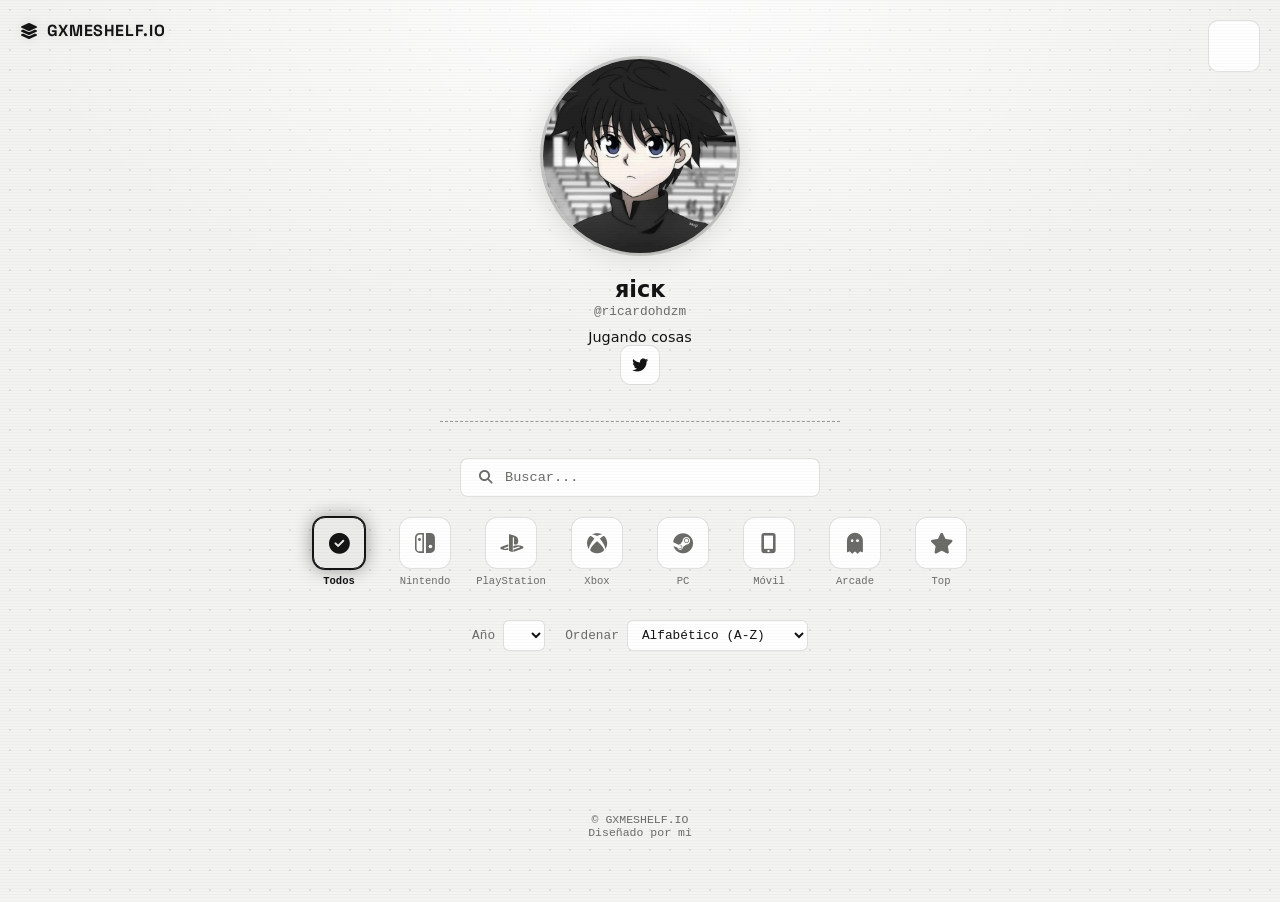
==== commit c30e6825: "." ====
--- a/index.html
+++ b/index.html
@@ -47,12 +47,12 @@
       </div>
       <div class="profile-info">
         <h1 class="profile-name">яicᴋ</h1>
-        <p class="profile-handle">@xrhxnox</p>
+        <p class="profile-handle">@ricardohdzm</p>
         <p class="profile-bio" id="profileBio">Jugando cosas</p>
         <div class="status-badge" id="statusBadge" hidden></div>
         <p class="profile-stats" id="profileStats" hidden></p>
         <div class="header-actions">
-          <a class="icon-btn" href="https://x.com/xrhxnox" target="_blank" rel="noopener" aria-label="Sígueme en X: @xrhxnox">
+          <a class="icon-btn" href="https://x.com/ricardohdzm" target="_blank" rel="noopener" aria-label="Sígueme en X: @ricardohdzm">
             <i class="fa-brands fa-twitter"></i>
           </a>
         </div>
--- a/css/style.css
+++ b/css/style.css
@@ -25,7 +25,8 @@
   --overlay-text: #ededed;
   --overlay-text-dim: #8a8a8a;
   --todos-accent: #ffffff;
-  --live: #3b82f6;
+  --live: #3daeff;
+  --live-glow: 0 0 4px #3daeff, 0 0 10px rgba(61, 174, 255, 0.85), 0 0 20px rgba(61, 174, 255, 0.5);
   --tag-bg: rgba(10, 10, 10, 0.82);
 
   /* Fondo arcade: retícula de puntos + luz suave arriba + scanlines */
@@ -47,6 +48,7 @@
   --photo-border: rgba(0, 0, 0, 0.22);
   --todos-accent: #141414;
   --live: #2563eb;
+  --live-glow: 0 0 8px rgba(37, 99, 235, 0.7);
   --bg-dots: radial-gradient(rgba(0, 0, 0, 0.09) 1px, transparent 1.5px);
   --bg-glow: radial-gradient(70% 480px at 50% 0%, rgba(255, 255, 255, 0.9), transparent 70%);
   --scanline: rgba(0, 0, 0, 0.022);
@@ -235,7 +237,7 @@
   height: 7px;
   border-radius: 50%;
   background: var(--live);
-  box-shadow: 0 0 8px color-mix(in srgb, var(--live) 70%, transparent);
+  box-shadow: var(--live-glow);
   animation: statusPulse 1.8s ease-in-out infinite;
   flex-shrink: 0;
 }
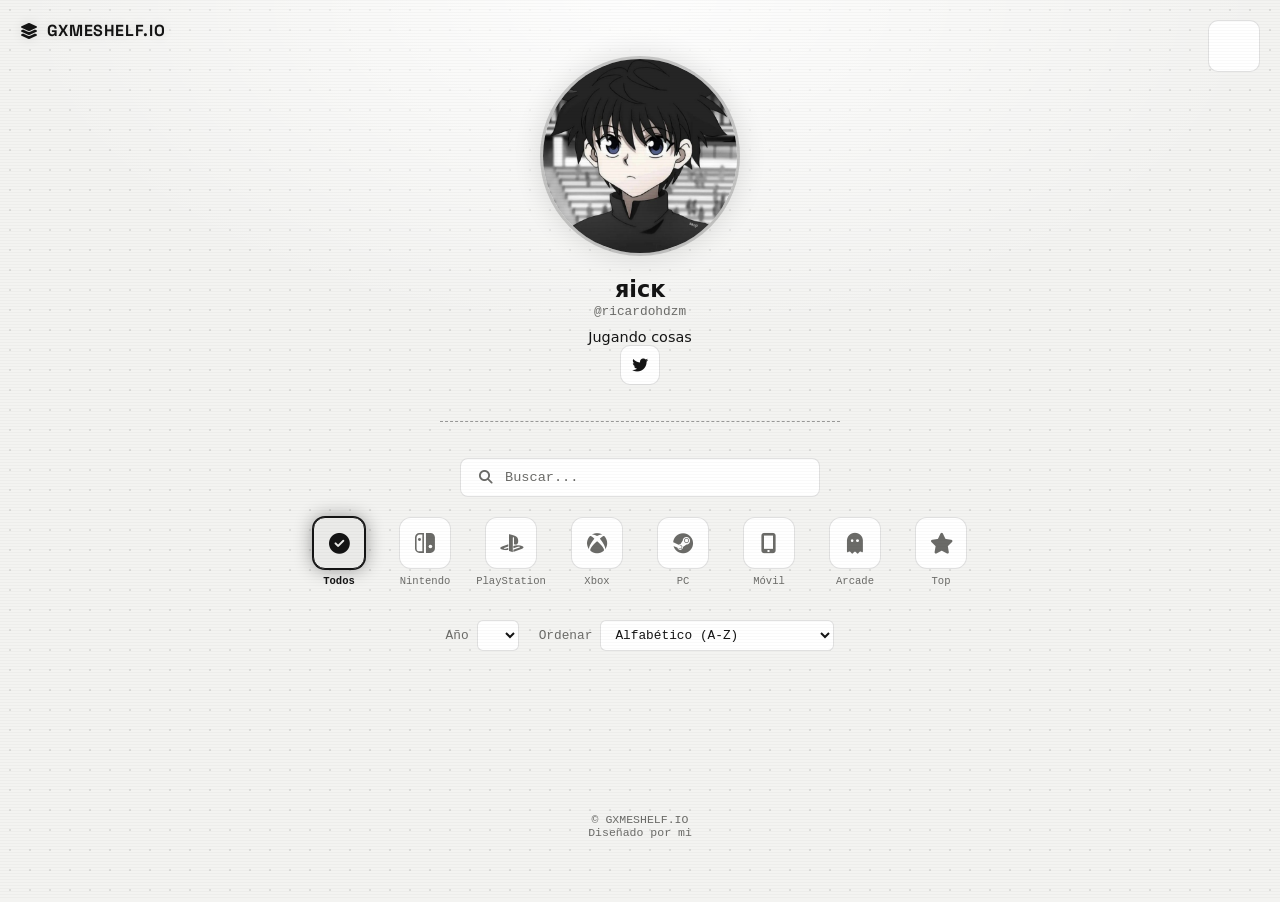
==== commit 05cc13c8: "." ====
--- a/index.html
+++ b/index.html
@@ -93,7 +93,9 @@
           <label for="sortSelect">Ordenar</label>
           <select id="sortSelect">
             <option value="alpha" selected>Alfabético (A-Z)</option>
-            <option value="fecha">Más reciente</option>
+            <option value="fecha">Agregado recientemente</option>
+            <option value="lanzamiento">Lanzamiento (más nuevo)</option>
+            <option value="lanzamiento-asc">Lanzamiento (más antiguo)</option>
             <option value="rating">Mejor calificado</option>
             <option value="rating-asc">Menor calificación</option>
           </select>
--- a/css/style.css
+++ b/css/style.css
@@ -646,6 +646,11 @@
   gap: 4px;
 }
 
+/* Géneros ocultos por ahora; quitar esta regla para volver a mostrarlos */
+.card .genre-tags {
+  display: none;
+}
+
 .genre-tags {
   position: absolute;
   top: 10px;
@@ -778,6 +783,12 @@
   flex-direction: row;
   flex-wrap: wrap;
   align-items: flex-start;
+}
+
+.overlay .lanzamiento {
+  font-family: var(--font-mono);
+  font-size: 0.72rem;
+  color: var(--overlay-text);
 }
 
 .overlay .fecha {
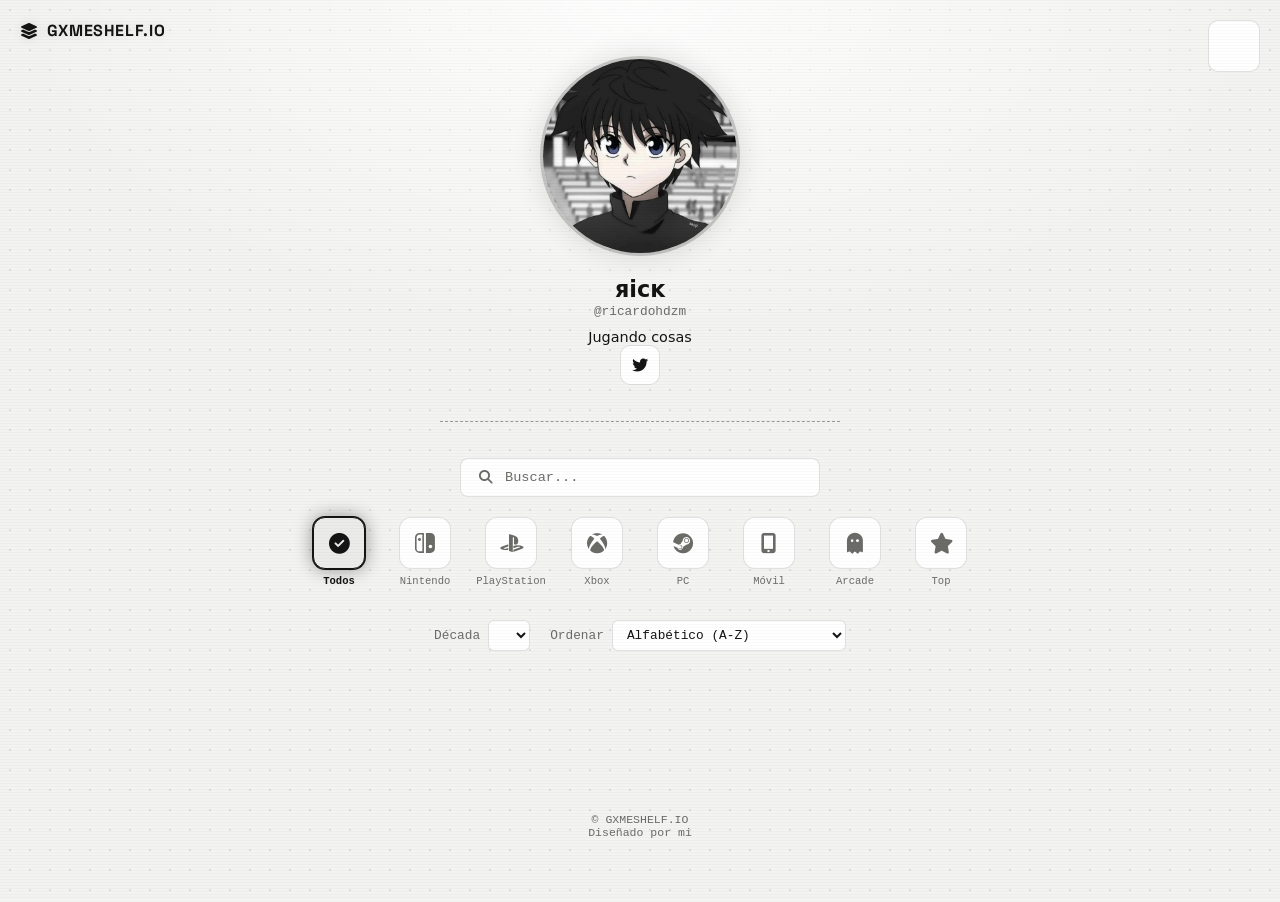
==== commit 483a118a: "." ====
--- a/index.html
+++ b/index.html
@@ -85,7 +85,7 @@
 
       <div class="selects-row">
         <div class="year-select">
-          <label for="year">Año</label>
+          <label for="year">Década</label>
           <select id="year"></select>
         </div>
 
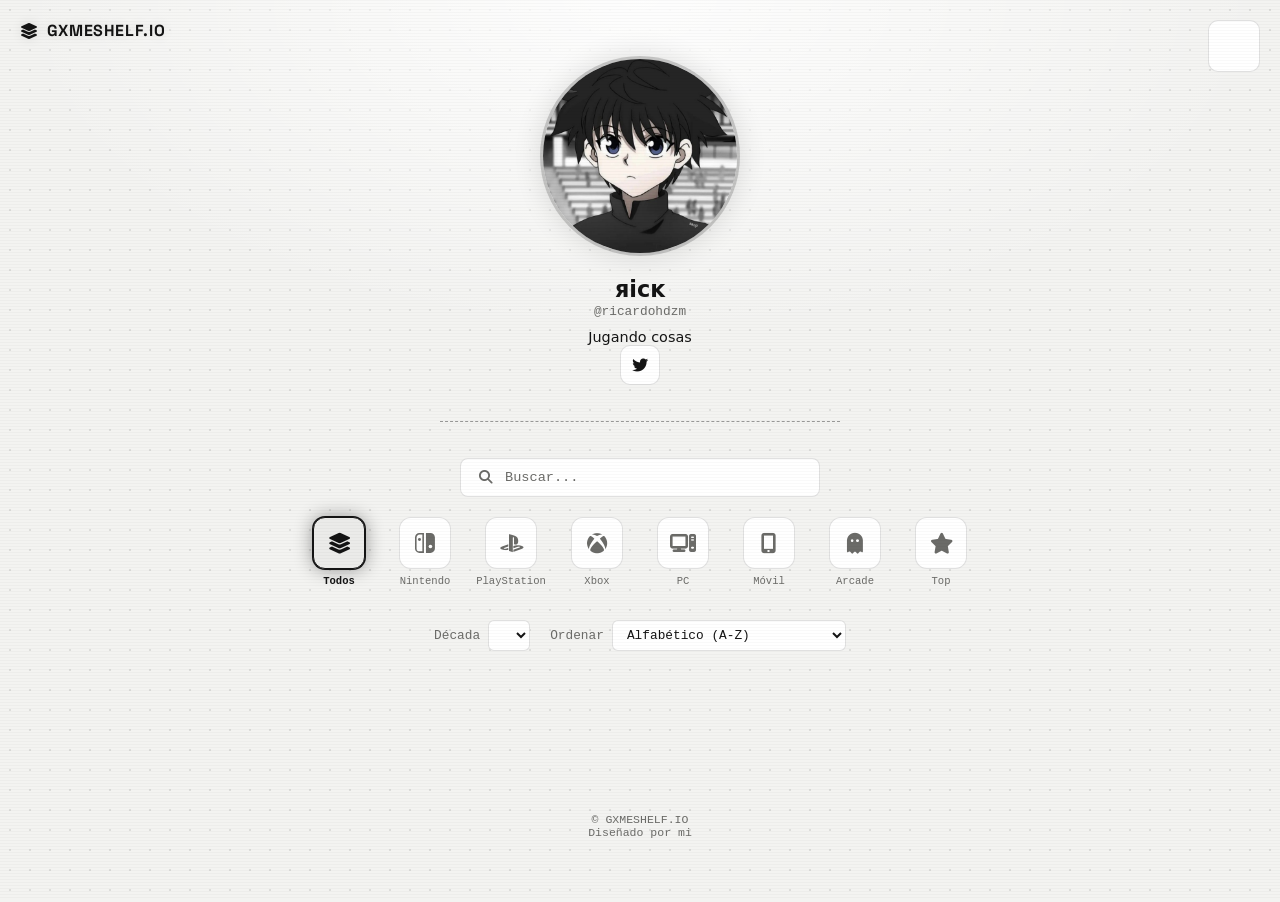
==== commit 6f306d21: "." ====
--- a/index.html
+++ b/index.html
@@ -71,11 +71,11 @@
 
     <div class="controls">
       <div class="filters" id="filters">
-        <button class="filter-btn active" data-filter="todos"><span class="filter-icon"><i class="fa-solid fa-circle-check"></i></span><span class="filter-label">Todos</span></button>
+        <button class="filter-btn active" data-filter="todos"><span class="filter-icon"><i class="fa-solid fa-layer-group"></i></span><span class="filter-label">Todos</span></button>
         <button class="filter-btn" data-filter="nintendo"><span class="filter-icon"><i class="switch-icon"><svg viewBox="0 0 24 24" xmlns="http://www.w3.org/2000/svg" aria-hidden="true"><path d="M10.2 2.8 L6.5 2.8 A3.7 3.7 0 0 0 2.8 6.5 L2.8 17.5 A3.7 3.7 0 0 0 6.5 21.2 L10.2 21.2 Z" fill="none" stroke="currentColor" stroke-width="1.6"/><circle cx="6.5" cy="8.5" r="1.5" fill="currentColor"/><path d="M13 2 L17.5 2 A4.5 4.5 0 0 1 22 6.5 L22 17.5 A4.5 4.5 0 0 1 17.5 22 L13 22 Z" fill="currentColor"/><circle cx="17.5" cy="15.5" r="1.8" fill="var(--surface)"/></svg></i></span><span class="filter-label">Nintendo</span></button>
         <button class="filter-btn" data-filter="playstation"><span class="filter-icon"><i class="fa-brands fa-playstation"></i></span><span class="filter-label">PlayStation</span></button>
         <button class="filter-btn" data-filter="xbox"><span class="filter-icon"><i class="fa-brands fa-xbox"></i></span><span class="filter-label">Xbox</span></button>
-        <button class="filter-btn" data-filter="pc"><span class="filter-icon"><i class="fa-brands fa-steam"></i></span><span class="filter-label">PC</span></button>
+        <button class="filter-btn" data-filter="pc"><span class="filter-icon"><i class="fa-solid fa-computer"></i></span><span class="filter-label">PC</span></button>
         <button class="filter-btn" data-filter="mobile"><span class="filter-icon"><i class="fa-solid fa-mobile-screen-button"></i></span><span class="filter-label">Móvil</span></button>
         <button class="filter-btn" data-filter="arcade"><span class="filter-icon"><i class="fa-solid fa-ghost"></i></span><span class="filter-label">Arcade</span></button>
         <button class="filter-btn" data-filter="top"><span class="filter-icon"><i class="fa-solid fa-star"></i></span><span class="filter-label">Top</span></button>
